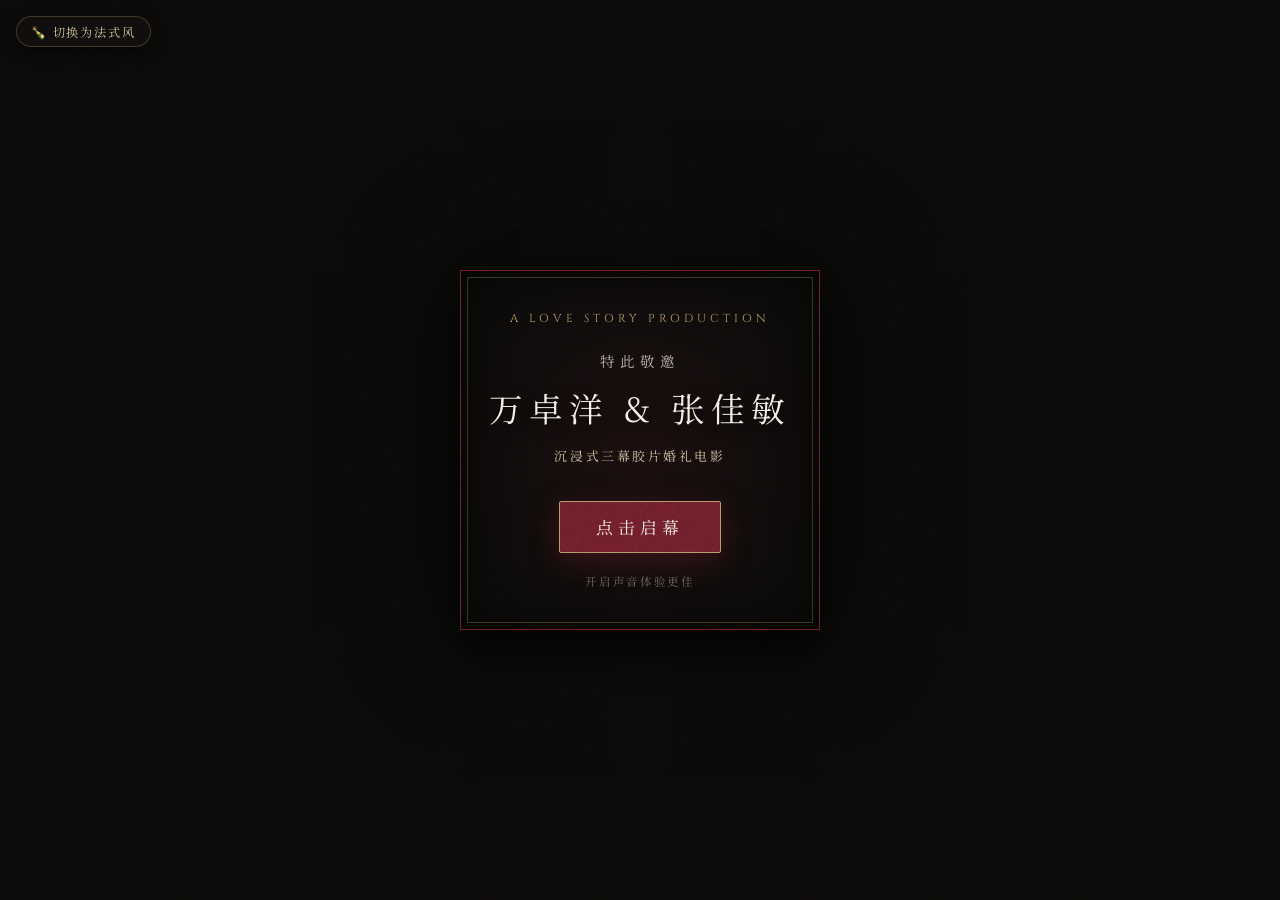
==== index.html @ 87025941 "feat: 电子婚礼请帖 (电影胶片风 + 法式白金风)" ====
<!DOCTYPE html>
<html lang="zh-CN">
<head>
  <meta charset="UTF-8">
  <meta name="viewport" content="width=device-width, initial-scale=1.0, maximum-scale=1.0, user-scalable=no, viewport-fit=cover">
  <meta name="apple-mobile-web-app-capable" content="yes">
  <meta name="apple-mobile-web-app-status-bar-style" content="black-translucent">
  <meta name="format-detection" content="telephone=no, email=no">
  <meta name="x5-fullscreen" content="true">
  <meta name="x5-orientation" content="portrait">
  <meta name="full-screen" content="yes">
  <meta name="browsermode" content="application">
  <title data-i18n="meta.title">婚礼邀请函 · Wedding Invitation</title>

  <!-- Preload Essential Hero Images for Instant Mobile Display -->
  <link rel="preload" as="image" href="./src/assets/images/indoor/1.png">
  <link rel="preload" as="image" href="./src/assets/images/indoor/2.png">

  <!-- Google Fonts for Classic Film Typography -->
  <link rel="preconnect" href="https://fonts.googleapis.com">
  <link rel="preconnect" href="https://fonts.gstatic.com" crossorigin>
  <link href="https://fonts.googleapis.com/css2?family=Cinzel:wght@400;600;700&family=Noto+Serif+SC:wght@300;400;600&display=swap" rel="stylesheet">

  <link rel="stylesheet" href="./src/styles/main.css">
</head>
<body>
  <!-- Film Grain & Vignette Texture Overlays -->
  <div class="film-grain" aria-hidden="true"></div>
  <div class="film-vignette" aria-hidden="true"></div>

  <div id="app">
    <!-- Top-left Theme Switcher Pill -->
    <a href="./french.html" class="theme-switch-pill" id="themeSwitchPill">🍾 切换为法式风</a>

    <!-- Top-right Vintage Vinyl Music Player -->
    <header class="music-controller hidden" id="musicController" role="button" aria-label="Music Controller">
      <div class="music-vinyl"></div>
      <div class="music-bars" aria-hidden="true">
        <span class="music-bar"></span>
        <span class="music-bar"></span>
        <span class="music-bar"></span>
      </div>
    </header>

    <!-- Bottom Scene / Chapter Indicator Badge -->
    <aside class="page-badge hidden" id="pageBadge" aria-live="polite">
      <span id="badgeText">SCENE 01</span>
    </aside>

    <!-- Fullscreen Film Slides -->
    <main class="slides-wrapper" id="slidesWrapper">

      <!-- 00. CURTAIN RAISER (入场幕) -->
      <section class="slide slide-curtain active" id="slideCurtain" data-chapter="CURTAIN">
        <div class="slide-content">
          <div class="curtain-box">
            <div class="curtain-header" data-i18n="curtain.filmPresents"></div>
            <div class="curtain-invite-text" data-i18n="curtain.titlePrefix"></div>
            <h1 class="curtain-names" data-i18n="curtain.titleNames"></h1>
            <div class="curtain-subtitle" data-i18n="curtain.subtitle"></div>
            <button class="btn-open-film" id="btnOpenFilm" data-i18n="curtain.enterButton"></button>
            <div class="curtain-music-hint" data-i18n="curtain.musicHint"></div>
          </div>
        </div>
      </section>

      <!-- 01. PROLOGUE (序幕 / 放映定档) -->
      <section class="slide" id="slidePrologue" data-chapter="PROLOGUE">
        <div class="slide-bg ken-burns" style="background-image: url('./src/assets/images/indoor/1.png');"></div>
        <div class="slide-overlay"></div>
        <div class="slide-content">
          <div class="prologue-header" data-i18n="prologue.sceneLabel"></div>
          <h2 class="prologue-title" data-i18n="prologue.title"></h2>
          <div class="prologue-divider"></div>
          <p class="prologue-quote" data-i18n="prologue.quote"></p>
          <div class="prologue-card">
            <div class="prologue-names" data-i18n="prologue.coupleNames"></div>
            <div class="prologue-date" data-i18n="meta.dateEn"></div>
          </div>
        </div>
        <div class="swipe-hint-container">
          <span class="swipe-hint-text" data-i18n="prologue.swipeHint"></span>
          <div class="swipe-arrow" aria-hidden="true"></div>
        </div>
      </section>

      <!-- 02. ACT I · 心动 (室内油画) -->
      <section class="slide" id="act1" data-chapter="ACT I">
        <div class="slide-bg" style="background-image: url('./src/assets/images/indoor/2.png');"></div>
        <div class="slide-overlay"></div>
        <div class="light-leak"></div>
        <div class="slide-content">
          <header class="act-header">
            <span class="act-tag" data-i18n="act1.actNumber"></span>
            <h2 class="act-title" data-i18n="act1.actTitle"></h2>
          </header>
          <div class="cinema-card photo-strip">
            <img class="gallery-photo ken-burns"
                 src="./src/assets/images/indoor/1.png"
                 data-caption="初见心动，眼底藏不住的温柔"
                 alt="Indoor photo 1" />
            <img class="gallery-photo"
                 src="./src/assets/images/indoor/2.png"
                 data-caption="晨光熹微，油画般的静谧定格"
                 alt="Indoor photo 2"
                 style="display: none;" />
            <img class="gallery-photo"
                 src="./src/assets/images/indoor/3.png"
                 data-caption="岁月从容，与你共度的每一个清晨"
                 alt="Indoor photo 3"
                 style="display: none;" />
          </div>
          <div class="gallery-dots">
            <span class="gallery-dot active"></span>
            <span class="gallery-dot"></span>
            <span class="gallery-dot"></span>
          </div>
          <div class="act-quote-box">
            <div class="film-subtitle-bar" data-i18n="act1.quote"></div>
          </div>
        </div>
      </section>

      <!-- 03. ACT II · 相爱 (绿茵光影) -->
      <section class="slide" id="act2" data-chapter="ACT II">
        <div class="slide-bg" style="background-image: url('./src/assets/images/golf/2.png');"></div>
        <div class="slide-overlay"></div>
        <div class="light-leak"></div>
        <div class="slide-content">
          <header class="act-header">
            <span class="act-tag" data-i18n="act2.actNumber"></span>
            <h2 class="act-title" data-i18n="act2.actTitle"></h2>
          </header>
          <div class="cinema-card photo-strip">
            <img class="gallery-photo ken-burns"
                 src="./src/assets/images/golf/1.png"
                 data-caption="微风与晴空，奔赴彼此的明朗世界"
                 alt="Golf photo 1" />
            <img class="gallery-photo"
                 src="./src/assets/images/golf/2.png"
                 data-caption="并肩前行，丈量属于未来的风景"
                 alt="Golf photo 2"
                 style="display: none;" />
            <img class="gallery-photo"
                 src="./src/assets/images/golf/3.png"
                 data-caption="笑意蔓延，心之所向皆是欢喜"
                 alt="Golf photo 3"
                 style="display: none;" />
          </div>
          <div class="gallery-dots">
            <span class="gallery-dot active"></span>
            <span class="gallery-dot"></span>
            <span class="gallery-dot"></span>
          </div>
          <div class="act-quote-box">
            <div class="film-subtitle-bar" data-i18n="act2.quote"></div>
          </div>
        </div>
      </section>

      <!-- 04. ACT III · 余生 (庭阁之间) -->
      <section class="slide" id="act3" data-chapter="ACT III">
        <div class="slide-bg" style="background-image: url('./src/assets/images/pavilion/1.png');"></div>
        <div class="slide-overlay"></div>
        <div class="light-leak"></div>
        <div class="slide-content">
          <header class="act-header">
            <span class="act-tag" data-i18n="act3.actNumber"></span>
            <h2 class="act-title" data-i18n="act3.actTitle"></h2>
          </header>
          <div class="cinema-card photo-strip">
            <img class="gallery-photo ken-burns"
                 src="./src/assets/images/pavilion/1.png"
                 data-caption="庭阁深处，时光缓缓流淌"
                 alt="Pavilion photo 1" />
            <img class="gallery-photo"
                 src="./src/assets/images/pavilion/2.png"
                 data-caption="执子之手，定格一生长情"
                 alt="Pavilion photo 2"
                 style="display: none;" />
            <img class="gallery-photo"
                 src="./src/assets/images/pavilion/3.png"
                 data-caption="一席盛宴，静候挚友亲朋"
                 alt="Pavilion photo 3"
                 style="display: none;" />
          </div>
          <div class="gallery-dots">
            <span class="gallery-dot active"></span>
            <span class="gallery-dot"></span>
            <span class="gallery-dot"></span>
          </div>
          <div class="act-quote-box">
            <div class="film-subtitle-bar" data-i18n="act3.quote"></div>
          </div>
        </div>
      </section>

      <!-- 05. CREDITS & DETAILS (放映信息 / 地图导航) -->
      <section class="slide" id="slideDetails" data-chapter="DETAILS">
        <div class="slide-bg" style="background-image: url('./src/assets/images/indoor/2.png');"></div>
        <div class="slide-overlay"></div>
        <div class="slide-content">
          <div class="credits-card">
            <h2 class="credits-title" data-i18n="details.title"></h2>
            <div class="credits-subtitle" data-i18n="details.subtitle"></div>

            <div class="credits-list">
              <div class="credit-item">
                <span class="credit-label" data-i18n="details.dateLabel"></span>
                <span class="credit-value" data-i18n="meta.dateFormatted"></span>
                <span class="credit-subvalue" data-i18n="meta.lunarDate"></span>
              </div>

              <div class="credit-item">
                <span class="credit-label" data-i18n="details.timeLabel"></span>
                <span class="credit-value" data-i18n="meta.timeFormatted"></span>
              </div>

              <div class="credit-item">
                <span class="credit-label" data-i18n="details.venueLabel"></span>
                <span class="credit-value" data-i18n="meta.venueName"></span>
              </div>

              <div class="credit-item">
                <span class="credit-label" data-i18n="details.addressLabel"></span>
                <span class="credit-value" data-i18n="meta.address"></span>
              </div>
            </div>

            <div class="action-buttons-group">
              <button class="btn-action btn-primary" id="btnNavigate" data-i18n="details.navigationButton"></button>
              <button class="btn-action" id="btnCopyAddress" data-i18n="details.copyAddressButton"></button>
            </div>

            <div class="credits-tip" data-i18n="details.tip"></div>
          </div>
        </div>
      </section>

      <!-- 06. EPILOGUE (电影片尾 / THE END) -->
      <section class="slide" id="slideEpilogue" data-chapter="THE END">
        <div class="slide-bg ken-burns" style="background-image: url('./src/assets/images/pavilion/2.png');"></div>
        <div class="slide-overlay"></div>
        <div class="slide-content">
          <div class="epilogue-fin" data-i18n="epilogue.fin"></div>
          <h2 class="epilogue-title" data-i18n="epilogue.title"></h2>
          <p class="epilogue-quote" data-i18n="epilogue.quote"></p>
          <p class="epilogue-blessing" data-i18n="epilogue.blessing"></p>
          <div class="epilogue-sign" data-i18n="epilogue.signature"></div>

          <button class="btn-replay" id="btnReplay" data-i18n="epilogue.replayButton"></button>
        </div>
      </section>

    </main>
  </div>

  <!-- Direct static & web compatible bundle script -->
  <script src="./src/scripts/bundle.js"></script>
</body>
</html>
---- src/styles/main.css ----
/* Main Stylesheet for Cinematic Mobile Wedding Invitation */
@import "./variables.css";
@import "./film-effects.css";

/* Reset & Box Sizing */
*, *::before, *::after {
  box-sizing: border-box;
  margin: 0;
  padding: 0;
  -webkit-tap-highlight-color: transparent;
}

html, body {
  width: 100%;
  height: 100%;
  overflow: hidden;
  background-color: var(--color-cinema-black);
  color: var(--color-ivory-white);
  font-family: var(--font-serif-cn);
  -webkit-font-smoothing: antialiased;
  -moz-osx-font-smoothing: grayscale;
  user-select: none;
  -webkit-user-select: none;
}

/* App Viewport Container */
#app {
  position: relative;
  width: 100vw;
  height: 100vh;
  height: 100dvh;
  overflow: hidden;
  background-color: var(--color-cinema-black);
}

/* Slides System */
.slides-wrapper {
  position: absolute;
  top: 0;
  left: 0;
  width: 100%;
  height: 100%;
  transition: transform 0.85s cubic-bezier(0.22, 1, 0.36, 1);
  will-change: transform;
}

.slide {
  position: absolute;
  top: 0;
  left: 0;
  width: 100%;
  height: 100%;
  display: flex;
  flex-direction: column;
  justify-content: center;
  align-items: center;
  padding: calc(var(--sat) + 24px) 20px calc(var(--sab) + 24px);
  opacity: 0;
  visibility: hidden;
  transition: opacity 0.8s ease, visibility 0.8s ease;
  overflow: hidden;
}

.slide.active {
  opacity: 1;
  visibility: visible;
  z-index: 10;
}

/* Background Image Layer for Slides */
.slide-bg {
  position: absolute;
  inset: 0;
  z-index: 1;
  background-size: cover;
  background-position: center;
  opacity: 0.35;
  filter: brightness(0.7) contrast(1.1);
  transition: opacity 1.2s ease, transform 10s ease;
}

.slide-overlay {
  position: absolute;
  inset: 0;
  z-index: 2;
  background: linear-gradient(
    180deg,
    rgba(12, 11, 10, 0.85) 0%,
    rgba(12, 11, 10, 0.3) 40%,
    rgba(12, 11, 10, 0.6) 70%,
    rgba(12, 11, 10, 0.95) 100%
  );
}

.slide-content {
  position: relative;
  z-index: 5;
  width: 100%;
  max-width: 420px;
  display: flex;
  flex-direction: column;
  align-items: center;
  text-align: center;
}

/* Top Music Controller */
.music-controller {
  position: fixed;
  top: calc(var(--sat) + 16px);
  right: 16px;
  z-index: 100;
  display: flex;
  align-items: center;
  gap: 8px;
  background: rgba(20, 18, 17, 0.65);
  backdrop-filter: blur(12px);
  -webkit-backdrop-filter: blur(12px);
  padding: 6px 12px 6px 6px;
  border-radius: 30px;
  border: 1px solid var(--color-vintage-gold-dim);
  cursor: pointer;
  box-shadow: 0 4px 16px rgba(0, 0, 0, 0.6);
  transition: opacity 0.4s ease, transform 0.3s ease;
}

.music-controller.hidden {
  opacity: 0;
  pointer-events: none;
  transform: translateY(-10px);
}

/* Top-left Theme Switch Pill */
.theme-switch-pill {
  position: fixed;
  top: calc(var(--sat) + 16px);
  left: 16px;
  z-index: 100;
  display: inline-flex;
  align-items: center;
  gap: 6px;
  background: rgba(20, 18, 17, 0.7);
  backdrop-filter: blur(12px);
  -webkit-backdrop-filter: blur(12px);
  padding: 6px 14px;
  border-radius: 30px;
  border: 1px solid var(--color-vintage-gold-dim);
  font-family: var(--font-serif-cn);
  font-size: 0.76rem;
  letter-spacing: 0.15em;
  color: var(--color-vintage-gold-light);
  text-decoration: none;
  box-shadow: 0 4px 16px rgba(0, 0, 0, 0.6);
  transition: all 0.3s ease;
}

.theme-switch-pill:active {
  transform: scale(0.96);
  background: rgba(40, 36, 34, 0.85);
}

.music-vinyl {
  width: 28px;
  height: 28px;
  border-radius: 50%;
  background: conic-gradient(
    #222, #111, #333, #111, #222, #111, #333, #111, #222
  );
  border: 1px solid var(--color-vintage-gold);
  display: flex;
  justify-content: center;
  align-items: center;
  position: relative;
  animation: spinVinyl 5s linear infinite;
  animation-play-state: paused;
}

.music-controller.playing .music-vinyl {
  animation-play-state: running;
}

.music-vinyl::after {
  content: "";
  width: 8px;
  height: 8px;
  border-radius: 50%;
  background: var(--color-wine-red);
  border: 1.5px solid var(--color-ivory-white);
}

.music-bars {
  display: flex;
  align-items: flex-end;
  gap: 2px;
  height: 14px;
}

.music-bar {
  width: 2px;
  background-color: var(--color-vintage-gold);
  height: 4px;
  border-radius: 1px;
}

.music-controller.playing .music-bar:nth-child(1) { animation: barDance 1.1s ease-in-out infinite alternate; }
.music-controller.playing .music-bar:nth-child(2) { animation: barDance 0.8s ease-in-out infinite alternate 0.2s; }
.music-controller.playing .music-bar:nth-child(3) { animation: barDance 1.3s ease-in-out infinite alternate 0.4s; }

@keyframes barDance {
  0% { height: 3px; }
  100% { height: 14px; }
}

@keyframes spinVinyl {
  from { transform: rotate(0deg); }
  to { transform: rotate(360deg); }
}

/* Page Indicator Dots / Chapter Badge */
.page-badge {
  position: fixed;
  bottom: calc(var(--sab) + 12px);
  left: 50%;
  transform: translateX(-50%);
  z-index: 95;
  background: rgba(12, 11, 10, 0.7);
  backdrop-filter: blur(10px);
  -webkit-backdrop-filter: blur(10px);
  border: 1px solid rgba(179, 154, 106, 0.25);
  padding: 4px 14px;
  border-radius: 20px;
  font-family: var(--font-serif-en);
  font-size: 0.72rem;
  letter-spacing: 0.2em;
  color: var(--color-vintage-gold-light);
  display: flex;
  align-items: center;
  gap: 8px;
  transition: opacity 0.4s ease;
}

.page-badge.hidden {
  opacity: 0;
  pointer-events: none;
}

/* Swipe Indicator Pulse */
.swipe-hint-container {
  position: absolute;
  bottom: calc(var(--sab) + 36px);
  left: 50%;
  transform: translateX(-50%);
  display: flex;
  flex-direction: column;
  align-items: center;
  gap: 6px;
  z-index: 20;
  opacity: 0.85;
  animation: bounceHint 2.4s infinite ease-in-out;
}

.swipe-hint-text {
  font-size: 0.75rem;
  letter-spacing: 0.25em;
  color: var(--color-vintage-gold-light);
  font-family: var(--font-serif-cn);
}

.swipe-arrow {
  width: 14px;
  height: 14px;
  border-left: 1.5px solid var(--color-vintage-gold);
  border-top: 1.5px solid var(--color-vintage-gold);
  transform: rotate(45deg);
}

@keyframes bounceHint {
  0%, 100% { transform: translate(-50%, 0); opacity: 0.4; }
  50% { transform: translate(-50%, -8px); opacity: 0.9; }
}

/* 00. CURTAIN / ENTRANCE SCREEN */
.slide-curtain {
  background-color: var(--color-cinema-black);
  z-index: 100;
}

.curtain-box {
  width: 100%;
  max-width: 360px;
  padding: 40px 24px;
  border: 1px solid var(--color-wine-red);
  background: radial-gradient(circle at center, rgba(112, 31, 43, 0.15) 0%, rgba(12, 11, 10, 0.95) 75%);
  position: relative;
  display: flex;
  flex-direction: column;
  align-items: center;
  box-shadow: var(--shadow-film), inset 0 0 40px rgba(0,0,0,0.8);
}

.curtain-box::before {
  content: "";
  position: absolute;
  inset: 6px;
  border: 1px solid var(--color-vintage-gold-dim);
  pointer-events: none;
}

.curtain-header {
  font-family: var(--font-serif-en);
  font-size: 0.72rem;
  letter-spacing: 0.35em;
  color: var(--color-vintage-gold);
  margin-bottom: 24px;
}

.curtain-invite-text {
  font-size: 0.9rem;
  letter-spacing: 0.4em;
  color: var(--color-ivory-muted);
  margin-bottom: 12px;
}

.curtain-names {
  font-size: clamp(1.5rem, 6vw, 2.1rem);
  letter-spacing: 0.18em;
  color: var(--color-ivory-white);
  margin-bottom: 14px;
  font-weight: normal;
  text-shadow: 0 4px 16px rgba(0, 0, 0, 0.9);
  white-space: nowrap;
}

.curtain-subtitle {
  font-size: 0.8rem;
  letter-spacing: 0.2em;
  color: var(--color-vintage-gold-light);
  margin-bottom: 36px;
}

.btn-open-film {
  position: relative;
  background: var(--color-wine-red);
  color: var(--color-ivory-white);
  border: 1px solid var(--color-vintage-gold);
  padding: 13px 36px;
  border-radius: 2px;
  font-family: var(--font-serif-cn);
  font-size: 1.05rem;
  letter-spacing: 0.3em;
  cursor: pointer;
  box-shadow: var(--shadow-wine);
  transition: all 0.3s ease;
  overflow: hidden;
}

.btn-open-film:active {
  transform: scale(0.96);
  background: var(--color-wine-red-hover);
}

.btn-open-film::before {
  content: "";
  position: absolute;
  top: 0;
  left: -100%;
  width: 100%;
  height: 100%;
  background: linear-gradient(90deg, transparent, rgba(255, 255, 255, 0.25), transparent);
  animation: shineBtn 3.2s infinite ease-in-out;
}

@keyframes shineBtn {
  0% { left: -100%; }
  40%, 100% { left: 100%; }
}

.curtain-music-hint {
  margin-top: 20px;
  font-size: 0.72rem;
  letter-spacing: 0.15em;
  color: var(--color-ivory-subtle);
}

/* 01. PROLOGUE SCREEN */
.prologue-header {
  font-family: var(--font-serif-en);
  font-size: 0.8rem;
  letter-spacing: 0.35em;
  color: var(--color-vintage-gold);
  margin-bottom: 8px;
}

.prologue-title {
  font-size: 1.8rem;
  letter-spacing: 0.25em;
  color: var(--color-ivory-white);
  margin-bottom: 20px;
  font-weight: normal;
}

.prologue-divider {
  width: 40px;
  height: 1px;
  background: var(--color-vintage-gold);
  margin-bottom: 20px;
}

.prologue-quote {
  font-size: 0.95rem;
  line-height: 1.8;
  letter-spacing: 0.15em;
  color: var(--color-ivory-muted);
  max-width: 300px;
  margin-bottom: 28px;
}

.prologue-card {
  width: 100%;
  max-width: 320px;
  padding: 20px 16px;
  background: rgba(20, 18, 17, 0.7);
  border: 1px solid var(--color-vintage-gold-dim);
  backdrop-filter: blur(10px);
  -webkit-backdrop-filter: blur(10px);
}

.prologue-names {
  font-size: clamp(1.2rem, 5vw, 1.4rem);
  letter-spacing: 0.18em;
  color: var(--color-ivory-white);
  margin-bottom: 8px;
  white-space: nowrap;
}

.prologue-date {
  font-family: var(--font-serif-en);
  font-size: 0.9rem;
  letter-spacing: 0.2em;
  color: var(--color-vintage-gold);
}

/* ACT GALLERIES & SCENIC SLIDES */
.act-header {
  display: flex;
  flex-direction: column;
  align-items: center;
  margin-bottom: 16px;
}

.act-tag {
  font-family: var(--font-serif-en);
  font-size: 0.75rem;
  letter-spacing: 0.35em;
  color: var(--color-vintage-gold);
  margin-bottom: 4px;
}

.act-title {
  font-size: 1.35rem;
  letter-spacing: 0.2em;
  color: var(--color-ivory-white);
  font-weight: normal;
}

.act-quote-box {
  margin-top: 14px;
  max-width: 320px;
}

.act-quote {
  font-size: 0.92rem;
  line-height: 1.8;
  letter-spacing: 0.15em;
  color: var(--color-ivory-muted);
  text-shadow: 0 2px 10px rgba(0, 0, 0, 0.9);
}

/* Photo Gallery Carousel inside Act */
.photo-strip {
  position: relative;
}

.gallery-dots {
  display: flex;
  gap: 6px;
  margin-top: 10px;
}

.gallery-dot {
  width: 6px;
  height: 6px;
  border-radius: 50%;
  background: rgba(244, 239, 229, 0.3);
  transition: all 0.3s ease;
  cursor: pointer;
}

.gallery-dot.active {
  background: var(--color-vintage-gold);
  transform: scale(1.3);
}

.photo-caption {
  font-size: 0.78rem;
  letter-spacing: 0.15em;
  color: var(--color-vintage-gold-light);
  margin-top: 4px;
}

/* 05. CREDITS & DETAILS SCREEN */
.credits-card {
  width: 100%;
  max-width: 350px;
  background: rgba(18, 16, 15, 0.85);
  border: 1px solid var(--color-vintage-gold-dim);
  backdrop-filter: blur(16px);
  -webkit-backdrop-filter: blur(16px);
  padding: 30px 20px;
  border-radius: 2px;
  box-shadow: var(--shadow-film);
  position: relative;
}

.credits-card::before {
  content: "";
  position: absolute;
  inset: 6px;
  border: 1px solid rgba(179, 154, 106, 0.15);
  pointer-events: none;
}

.credits-title {
  font-family: var(--font-serif-en);
  font-size: 1.3rem;
  letter-spacing: 0.3em;
  color: var(--color-vintage-gold);
  margin-bottom: 2px;
  font-weight: normal;
}

.credits-subtitle {
  font-family: var(--font-serif-en);
  font-size: 0.65rem;
  letter-spacing: 0.35em;
  color: var(--color-ivory-subtle);
  margin-bottom: 24px;
}

.credits-list {
  display: flex;
  flex-direction: column;
  gap: 16px;
  text-align: center;
  margin-bottom: 24px;
}

.credit-item {
  display: flex;
  flex-direction: column;
  gap: 3px;
}

.credit-label {
  font-size: 0.72rem;
  letter-spacing: 0.25em;
  color: var(--color-vintage-gold-light);
}

.credit-value {
  font-size: 1.02rem;
  letter-spacing: 0.15em;
  color: var(--color-ivory-white);
  line-height: 1.4;
}

.credit-subvalue {
  font-size: 0.76rem;
  color: var(--color-ivory-subtle);
  letter-spacing: 0.1em;
}

.action-buttons-group {
  display: flex;
  gap: 10px;
  width: 100%;
}

.btn-action {
  flex: 1;
  padding: 11px 10px;
  background: transparent;
  border: 1px solid var(--color-vintage-gold);
  color: var(--color-ivory-white);
  font-family: var(--font-serif-cn);
  font-size: 0.85rem;
  letter-spacing: 0.15em;
  border-radius: 2px;
  cursor: pointer;
  display: flex;
  align-items: center;
  justify-content: center;
  gap: 6px;
  transition: all 0.25s ease;
}

.btn-action.btn-primary {
  background: var(--color-wine-red);
  border-color: var(--color-wine-red);
  box-shadow: 0 4px 14px var(--color-wine-red-glow);
}

.btn-action:active {
  transform: scale(0.97);
}

.credits-tip {
  margin-top: 14px;
  font-size: 0.72rem;
  color: var(--color-ivory-subtle);
  letter-spacing: 0.1em;
  line-height: 1.5;
}

/* 06. EPILOGUE (THE END) SCREEN */
.epilogue-fin {
  font-family: var(--font-serif-en);
  font-size: 1.8rem;
  letter-spacing: 0.45em;
  color: var(--color-vintage-gold);
  margin-bottom: 12px;
}

.epilogue-title {
  font-size: 1.35rem;
  letter-spacing: 0.25em;
  color: var(--color-ivory-white);
  margin-bottom: 20px;
  font-weight: normal;
}

.epilogue-quote {
  font-size: 0.95rem;
  letter-spacing: 0.2em;
  color: var(--color-ivory-muted);
  line-height: 1.8;
  margin-bottom: 16px;
}

.epilogue-blessing {
  font-size: 0.85rem;
  letter-spacing: 0.15em;
  color: var(--color-vintage-gold-light);
  margin-bottom: 28px;
}

.epilogue-sign {
  font-size: clamp(1rem, 4.5vw, 1.15rem);
  letter-spacing: 0.25em;
  color: var(--color-ivory-white);
  margin-bottom: 28px;
  white-space: nowrap;
}

.btn-replay {
  background: transparent;
  border: 1px solid var(--color-vintage-gold-dim);
  color: var(--color-vintage-gold-light);
  padding: 10px 24px;
  border-radius: 20px;
  font-size: 0.82rem;
  letter-spacing: 0.2em;
  cursor: pointer;
  display: flex;
  align-items: center;
  gap: 6px;
  transition: all 0.3s ease;
}

.btn-replay:active {
  background: rgba(179, 154, 106, 0.15);
}

/* Toast Message */
.toast-notice {
  position: fixed;
  top: 50%;
  left: 50%;
  transform: translate(-50%, -50%) scale(0.9);
  background: rgba(12, 11, 10, 0.92);
  border: 1px solid var(--color-vintage-gold);
  color: var(--color-ivory-white);
  padding: 12px 24px;
  border-radius: 4px;
  font-size: 0.88rem;
  letter-spacing: 0.15em;
  box-shadow: var(--shadow-film);
  z-index: 200;
  opacity: 0;
  pointer-events: none;
  transition: all 0.3s ease;
}

.toast-notice.show {
  opacity: 1;
  transform: translate(-50%, -50%) scale(1);
}
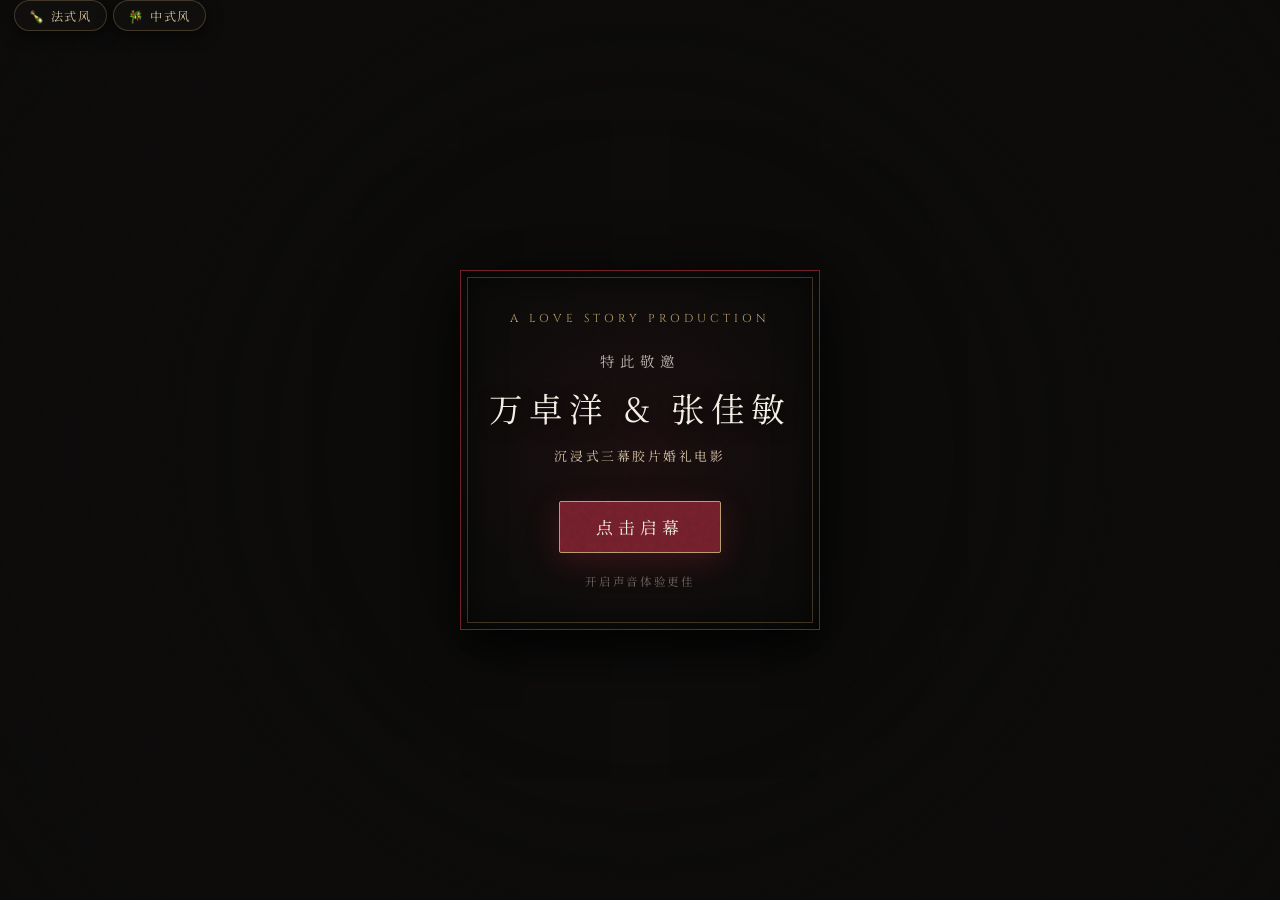
==== commit 7a4d63d1: "添加中式风格" ====
--- a/index.html
+++ b/index.html
@@ -29,8 +29,11 @@
   <div class="film-vignette" aria-hidden="true"></div>
 
   <div id="app">
-    <!-- Top-left Theme Switcher Pill -->
-    <a href="./french.html" class="theme-switch-pill" id="themeSwitchPill">🍾 切换为法式风</a>
+    <!-- Top-left Theme Switcher Pills -->
+    <div style="position: fixed; top: calc(var(--safe-area-top) + 14px); left: 14px; z-index: 100; display: flex; gap: 6px;">
+      <a href="./french.html" class="theme-switch-pill" style="position: static;">🍾 法式风</a>
+      <a href="./chinese.html" class="theme-switch-pill" style="position: static;">🎋 中式风</a>
+    </div>
 
     <!-- Top-right Vintage Vinyl Music Player -->
     <header class="music-controller hidden" id="musicController" role="button" aria-label="Music Controller">
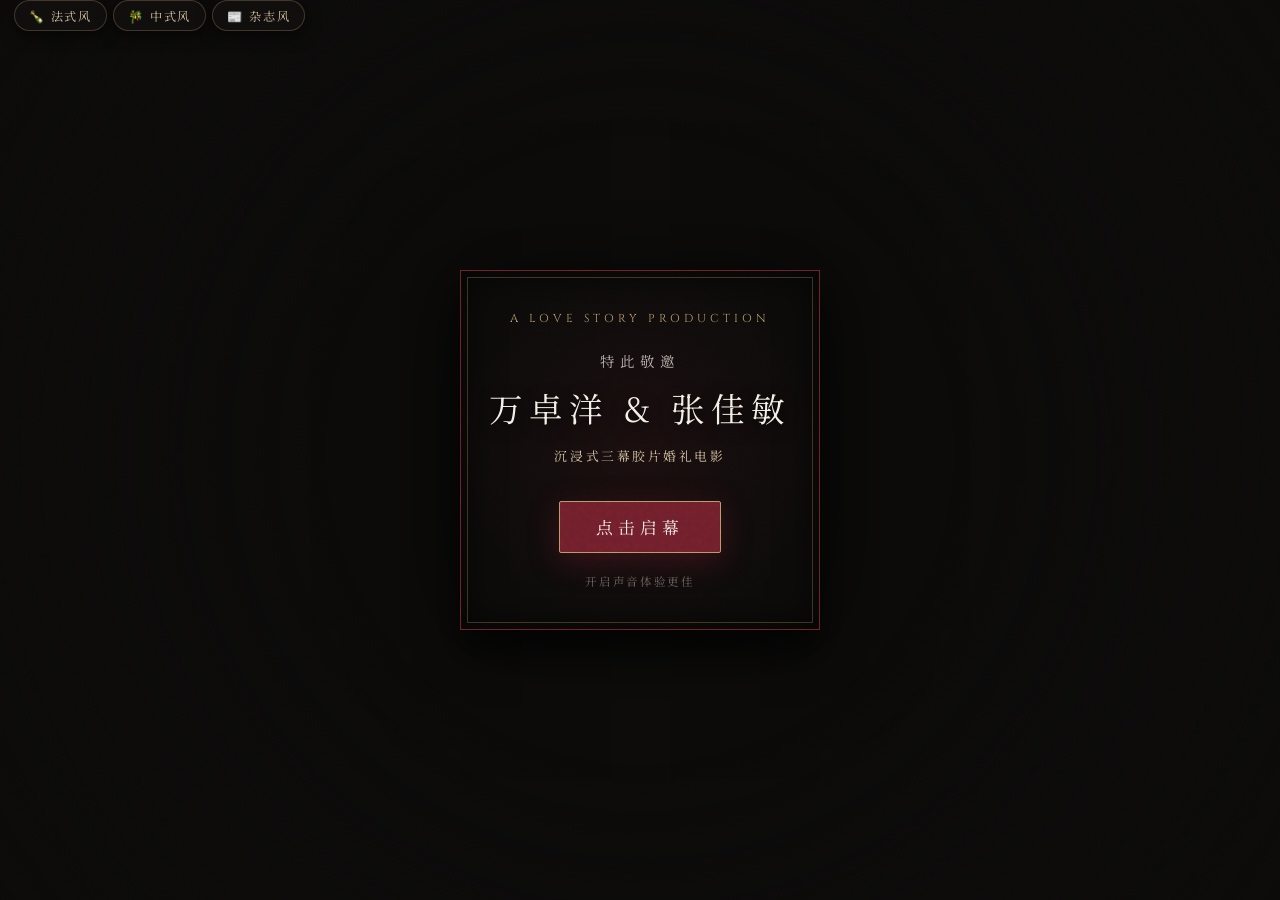
==== commit f245095a: "添加杂志风格请帖" ====
--- a/index.html
+++ b/index.html
@@ -33,6 +33,7 @@
     <div style="position: fixed; top: calc(var(--safe-area-top) + 14px); left: 14px; z-index: 100; display: flex; gap: 6px;">
       <a href="./french.html" class="theme-switch-pill" style="position: static;">🍾 法式风</a>
       <a href="./chinese.html" class="theme-switch-pill" style="position: static;">🎋 中式风</a>
+      <a href="./magazine.html" class="theme-switch-pill" style="position: static;">📰 杂志风</a>
     </div>
 
     <!-- Top-right Vintage Vinyl Music Player -->
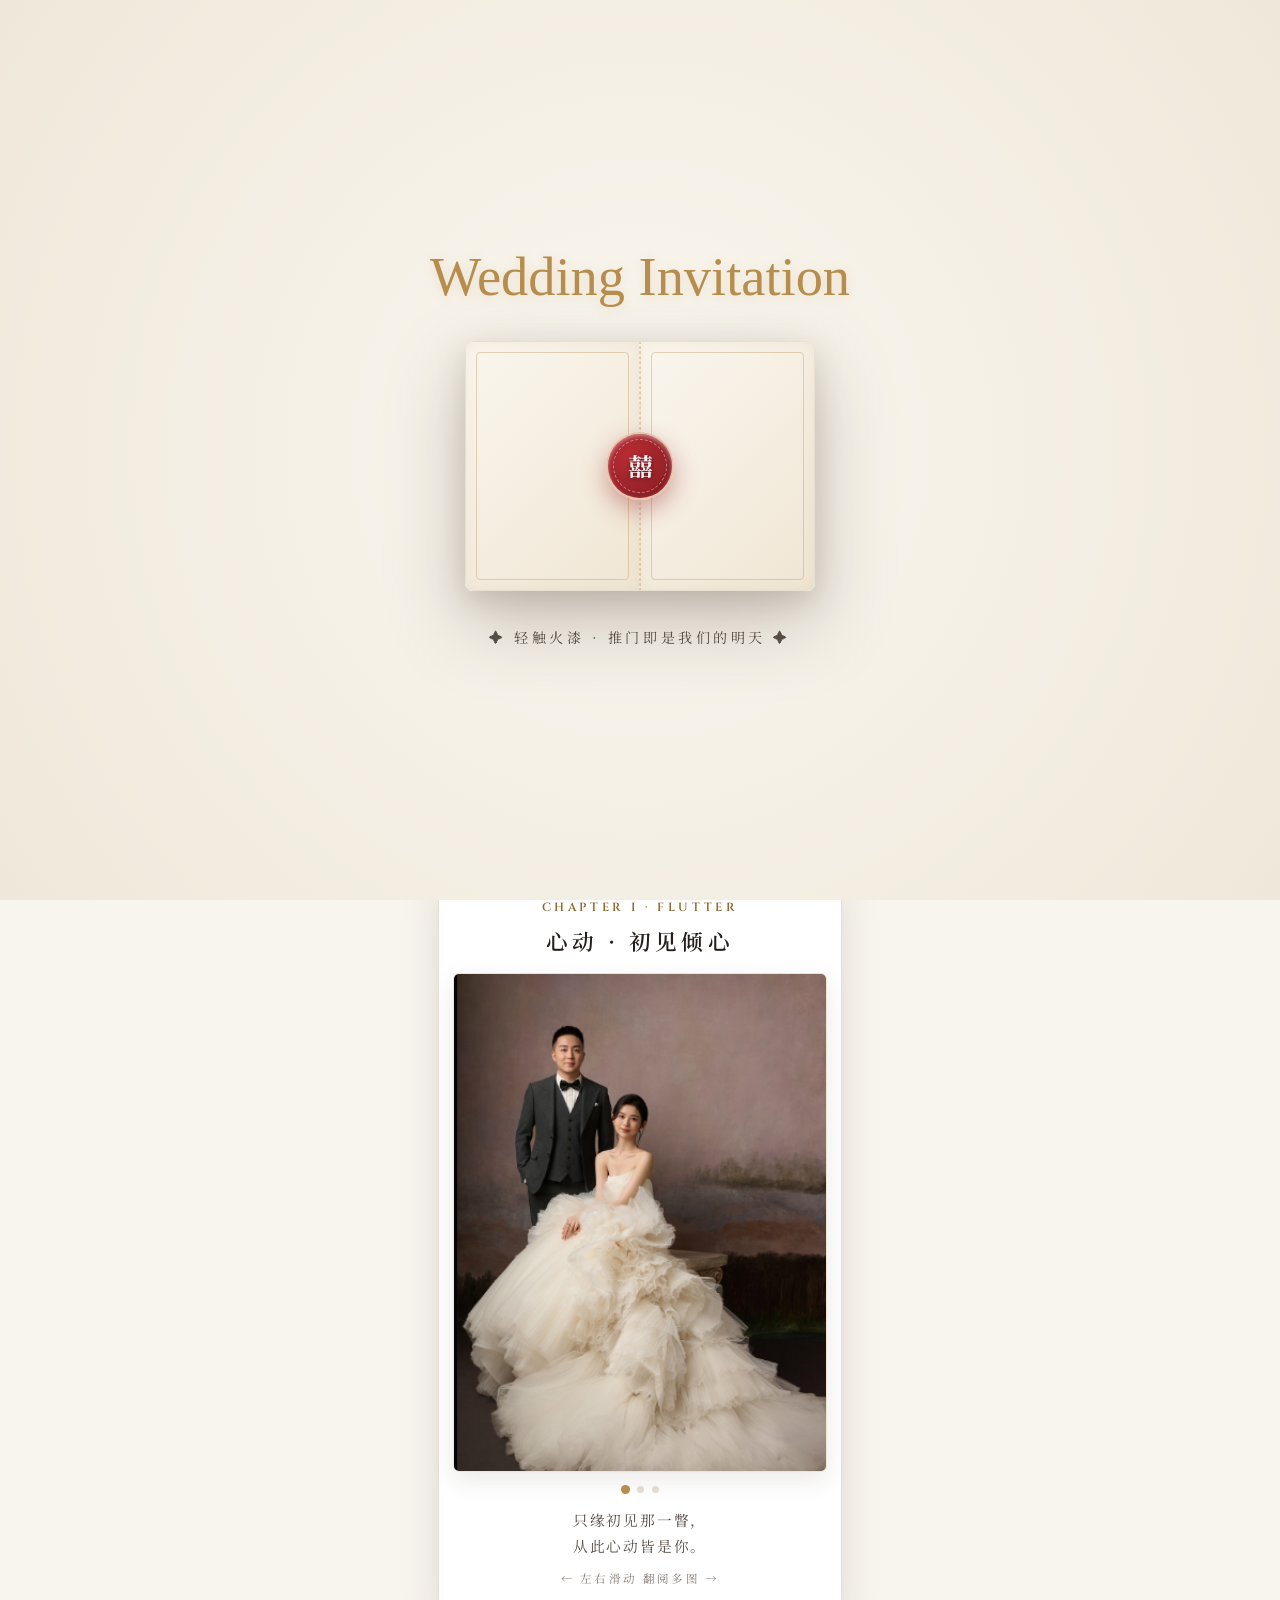
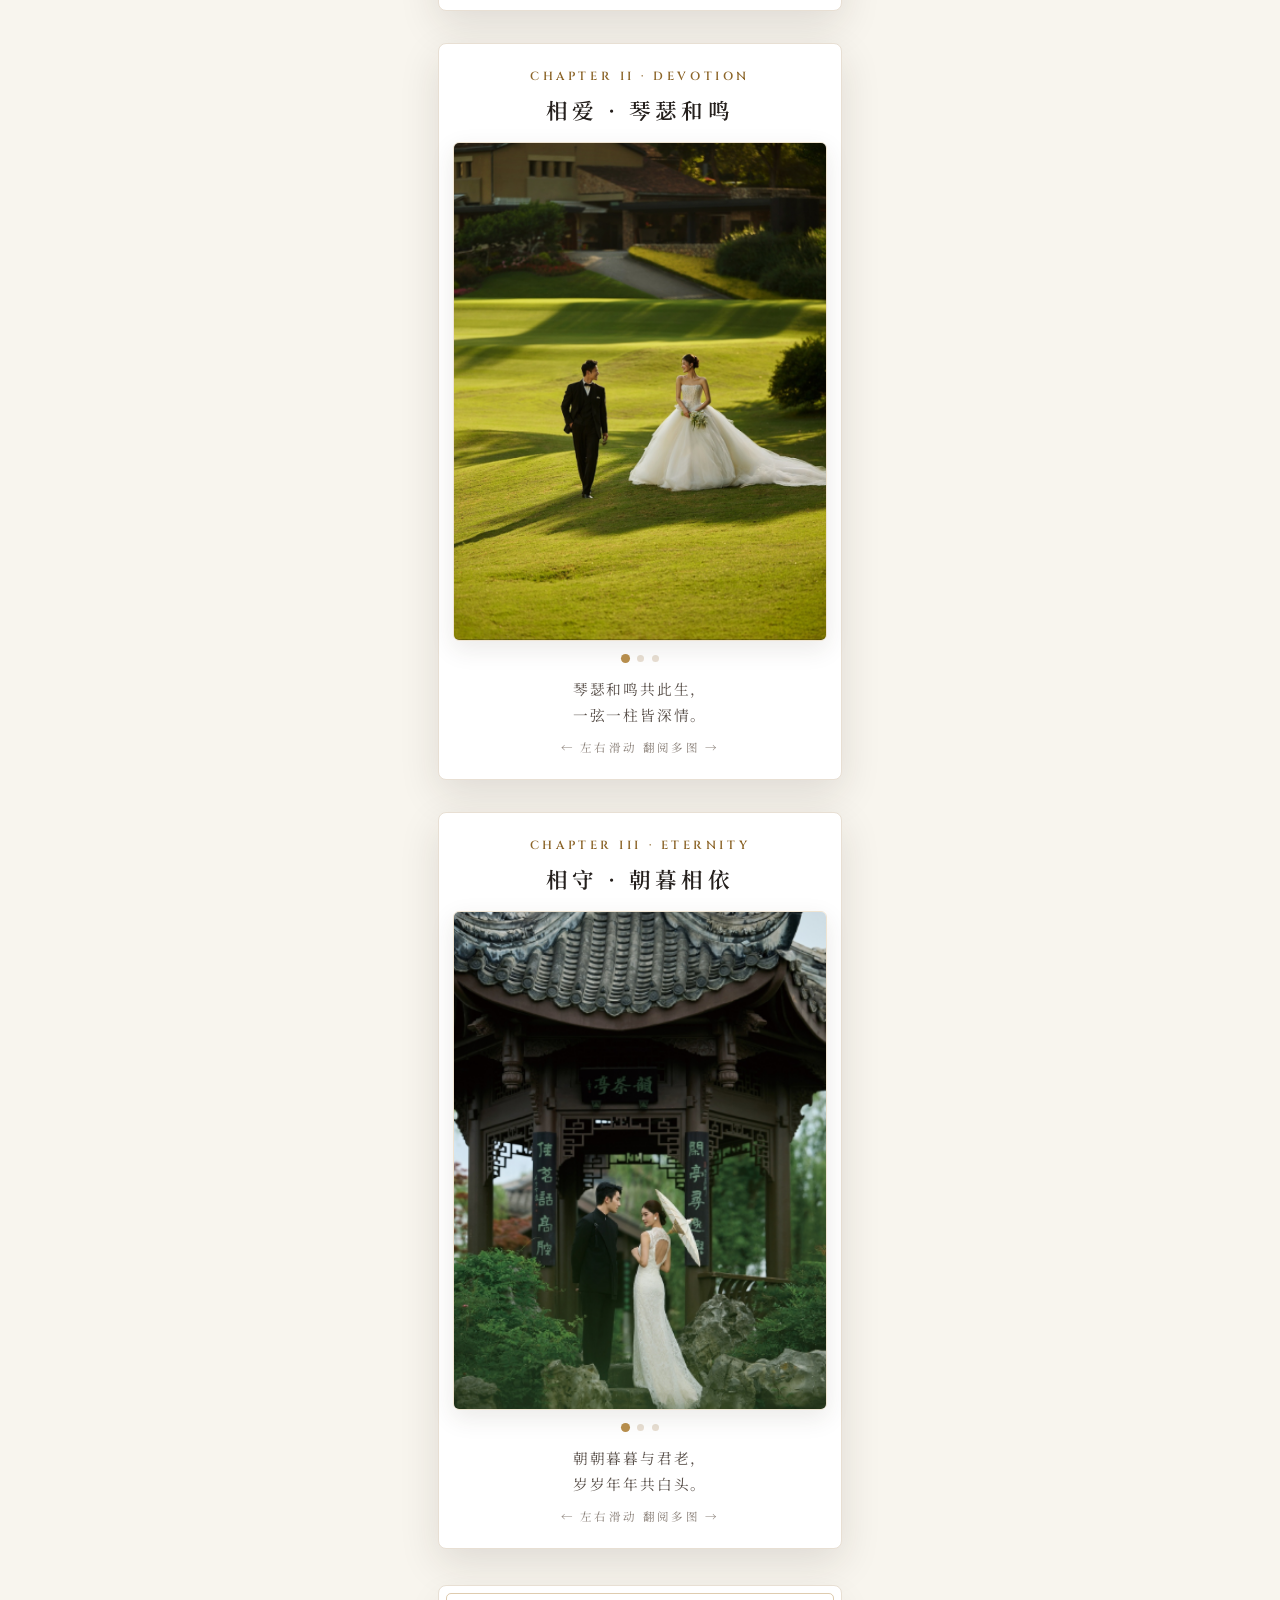
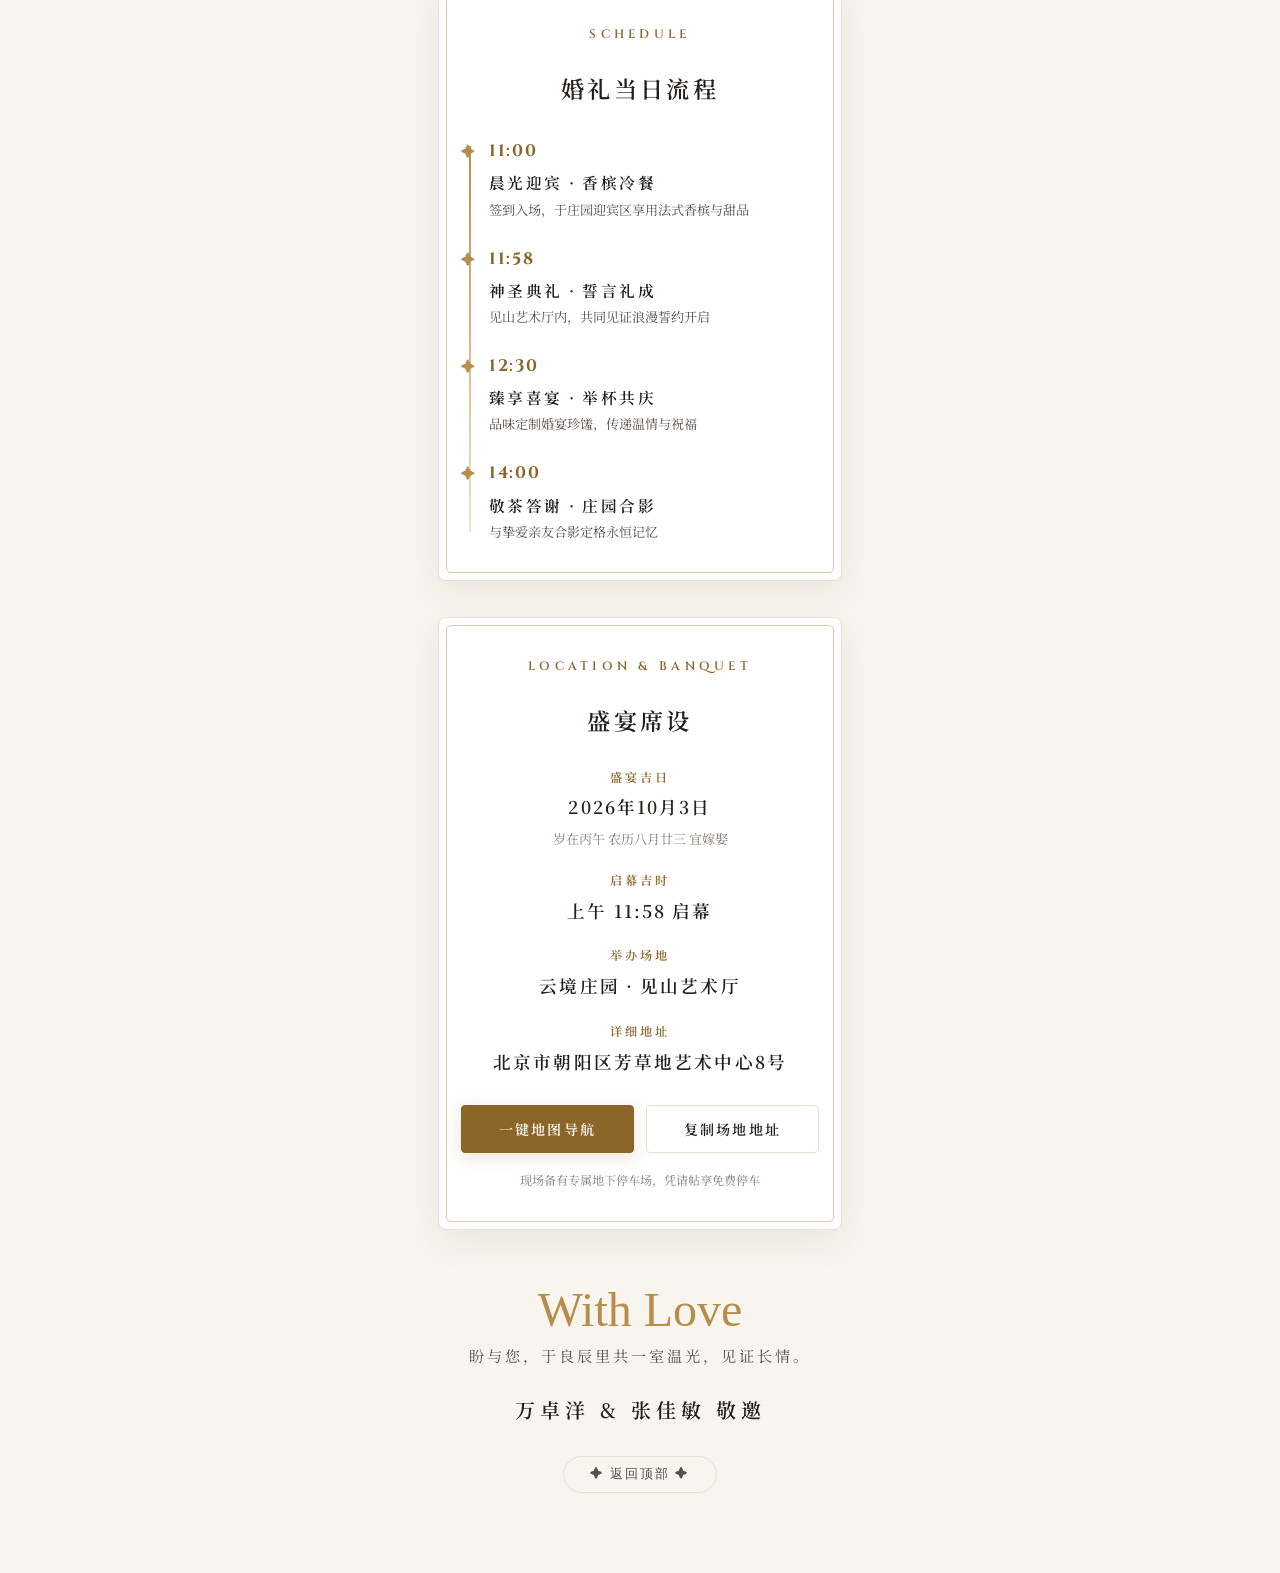
==== commit fb848a32: "update wedding invitation (French bundle & locales)" ====
--- a/index.html
+++ b/index.html
@@ -22,6 +22,9 @@
   <link href="https://fonts.googleapis.com/css2?family=Cinzel:wght@400;600;700&family=Noto+Serif+SC:wght@300;400;600&display=swap" rel="stylesheet">
 
   <link rel="stylesheet" href="./src/styles/main.css">
+
+  <!-- Default style is French Chateau; redirect to french.html -->
+  <script>location.replace('./french.html');</script>
 </head>
 <body>
   <!-- Film Grain & Vignette Texture Overlays -->
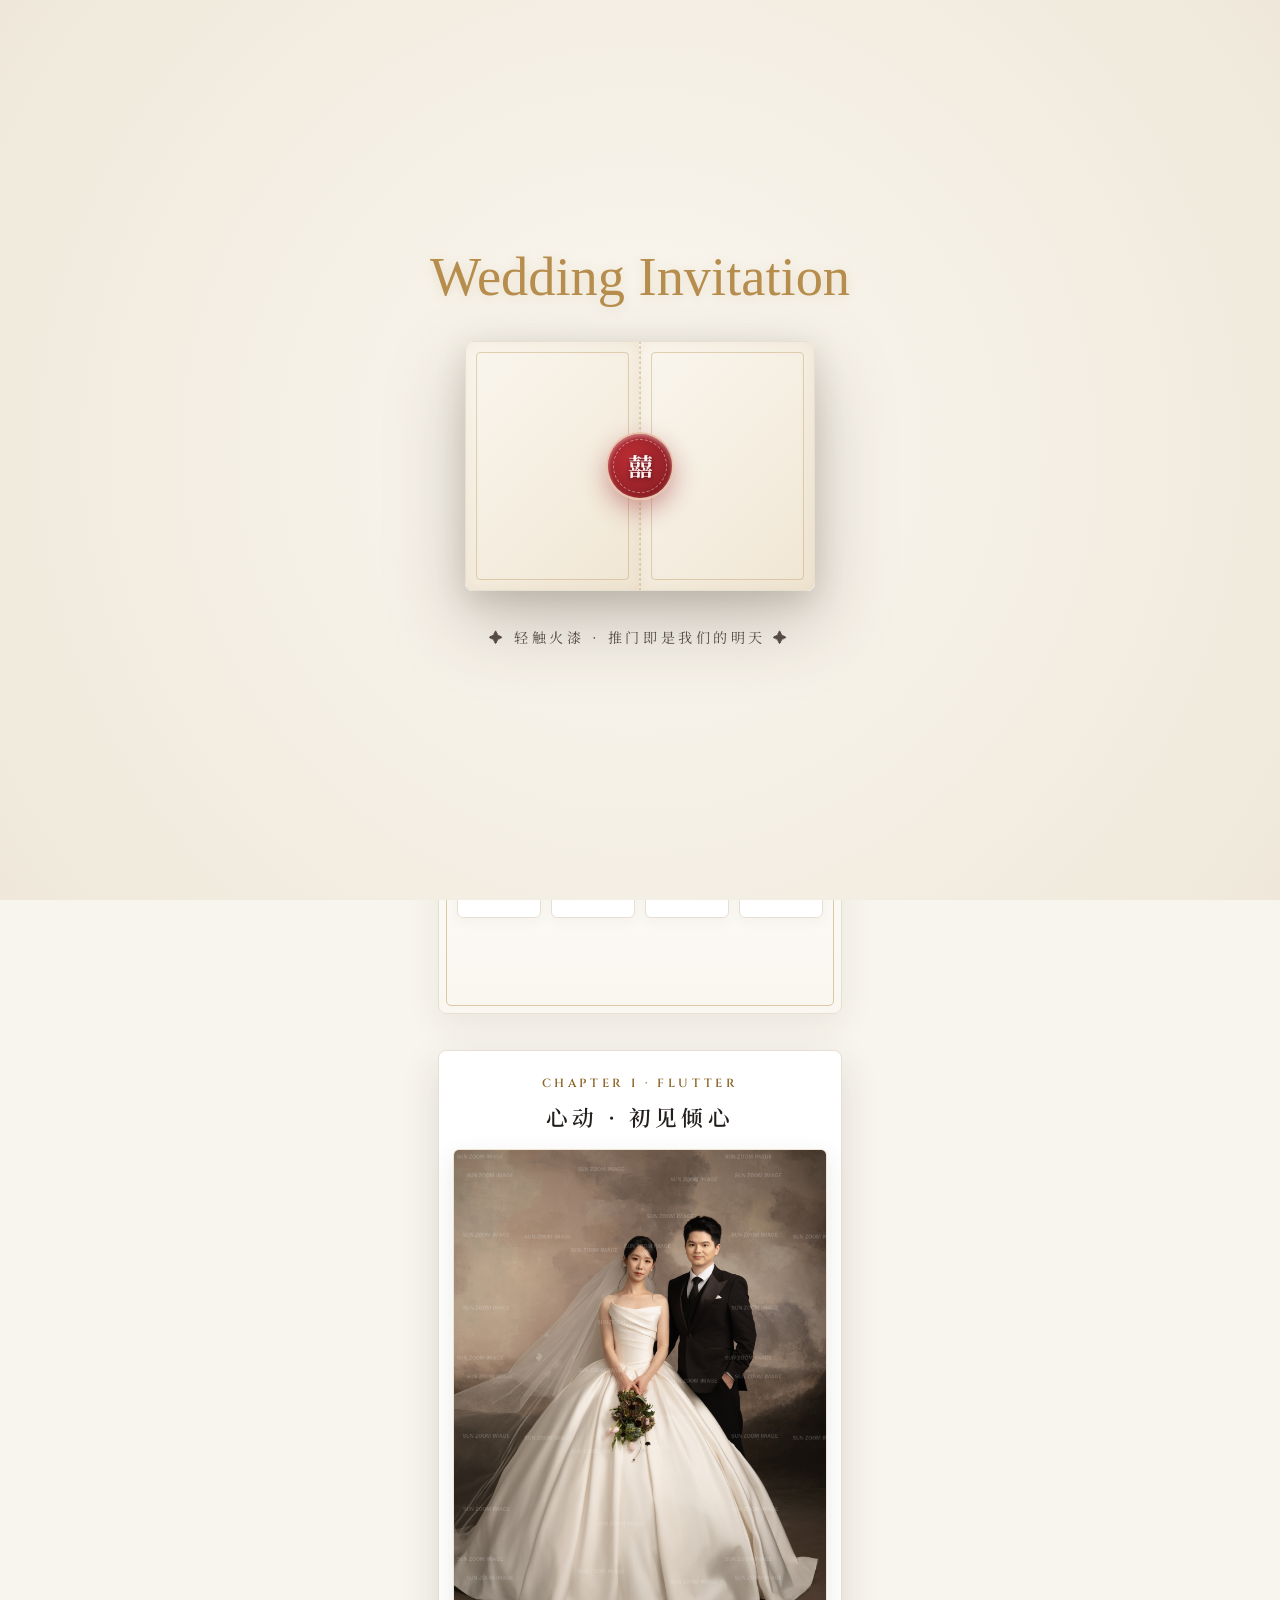
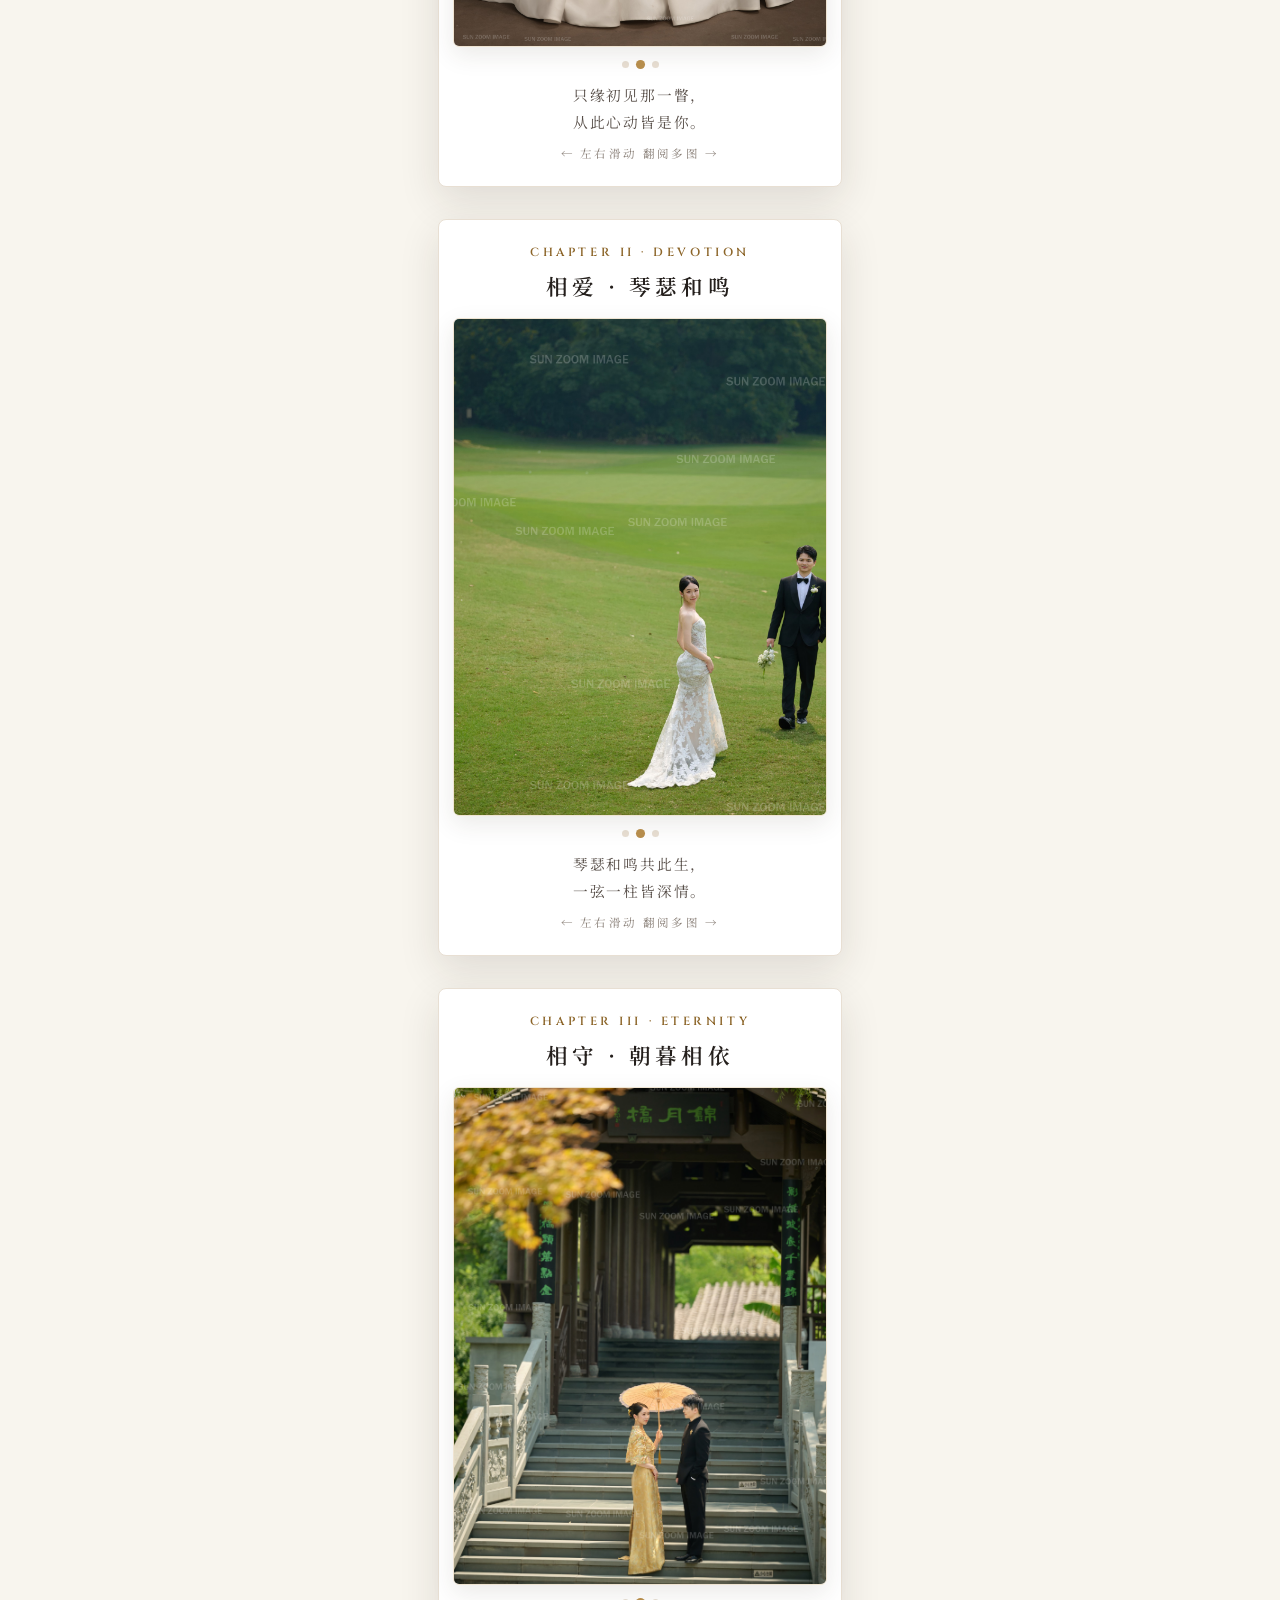
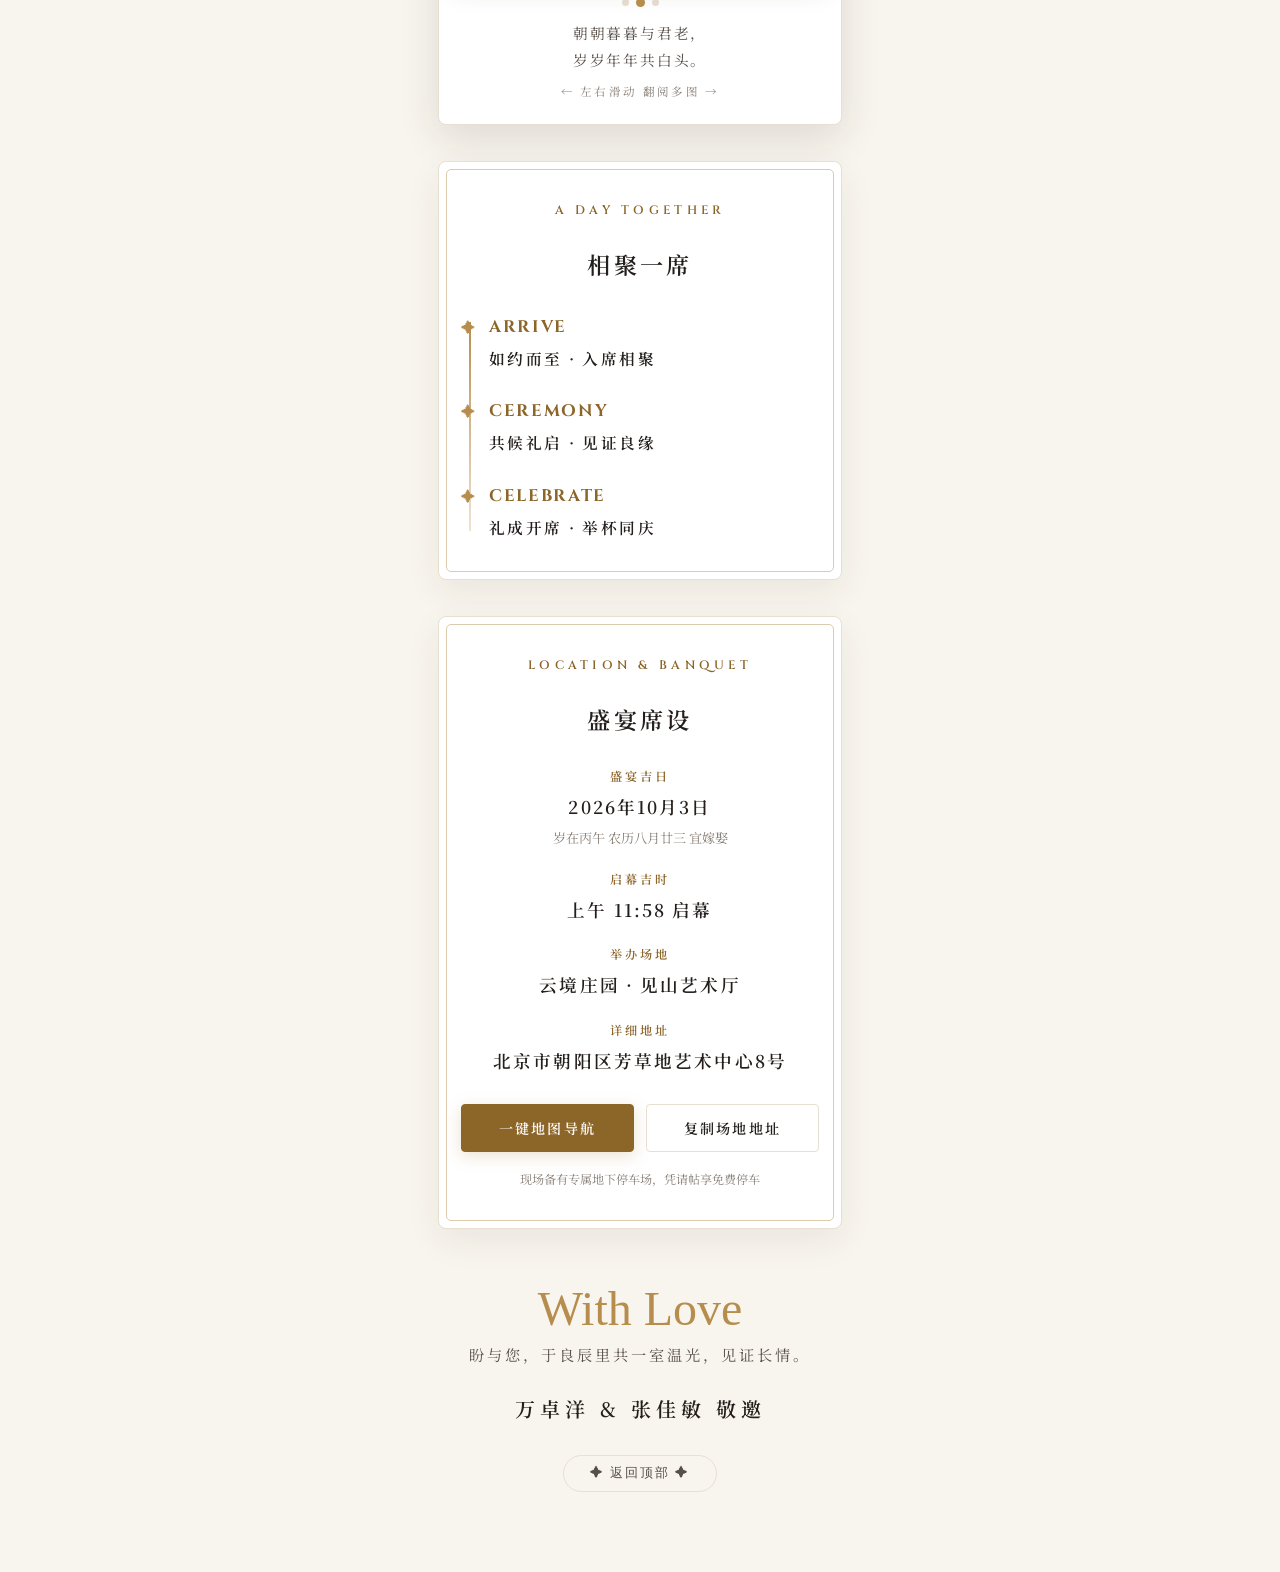
==== commit e2054853: "feat: 三风格请帖同步更新 - 真实玫瑰花瓣引擎与音频/资源补强 - 法式/中式/杂志主题样式与 bundle 逻辑同步优化 - 新增花瓣 SVG 资源与背景音乐 (森系阳光.mp3) - 统一各" ====
--- a/index.html
+++ b/index.html
@@ -39,14 +39,9 @@
       <a href="./magazine.html" class="theme-switch-pill" style="position: static;">📰 杂志风</a>
     </div>
 
-    <!-- Top-right Vintage Vinyl Music Player -->
+    <!-- Top-right Circular Music Toggle -->
     <header class="music-controller hidden" id="musicController" role="button" aria-label="Music Controller">
-      <div class="music-vinyl"></div>
-      <div class="music-bars" aria-hidden="true">
-        <span class="music-bar"></span>
-        <span class="music-bar"></span>
-        <span class="music-bar"></span>
-      </div>
+      <svg class="music-note" viewBox="0 0 24 24" fill="none" stroke="currentColor" stroke-width="2" stroke-linecap="round" stroke-linejoin="round" aria-hidden="true"><path d="M9 18V5l12-2v13"/><circle cx="6" cy="18" r="3"/><circle cx="18" cy="16" r="3"/></svg>
     </header>
 
     <!-- Bottom Scene / Chapter Indicator Badge -->
--- a/src/styles/main.css
+++ b/src/styles/main.css
@@ -103,7 +103,7 @@
   text-align: center;
 }
 
-/* Top Music Controller */
+/* Top Music Toggle (circular ♪ button) */
 .music-controller {
   position: fixed;
   top: calc(var(--sat) + 16px);
@@ -111,16 +111,17 @@
   z-index: 100;
   display: flex;
   align-items: center;
-  gap: 8px;
+  justify-content: center;
+  width: 42px;
+  height: 42px;
   background: rgba(20, 18, 17, 0.65);
   backdrop-filter: blur(12px);
   -webkit-backdrop-filter: blur(12px);
-  padding: 6px 12px 6px 6px;
-  border-radius: 30px;
+  border-radius: 50%;
   border: 1px solid var(--color-vintage-gold-dim);
   cursor: pointer;
   box-shadow: 0 4px 16px rgba(0, 0, 0, 0.6);
-  transition: opacity 0.4s ease, transform 0.3s ease;
+  transition: opacity 0.4s ease;
 }
 
 .music-controller.hidden {
@@ -158,59 +159,20 @@
   background: rgba(40, 36, 34, 0.85);
 }
 
-.music-vinyl {
-  width: 28px;
-  height: 28px;
-  border-radius: 50%;
-  background: conic-gradient(
-    #222, #111, #333, #111, #222, #111, #333, #111, #222
-  );
-  border: 1px solid var(--color-vintage-gold);
-  display: flex;
-  justify-content: center;
-  align-items: center;
-  position: relative;
-  animation: spinVinyl 5s linear infinite;
+.music-controller .music-note {
+  width: 20px;
+  height: 20px;
+  display: block;
+  color: var(--color-vintage-gold-light);
+  animation: musicSpin 4s linear infinite;
   animation-play-state: paused;
 }
 
-.music-controller.playing .music-vinyl {
+.music-controller.playing .music-note {
   animation-play-state: running;
 }
 
-.music-vinyl::after {
-  content: "";
-  width: 8px;
-  height: 8px;
-  border-radius: 50%;
-  background: var(--color-wine-red);
-  border: 1.5px solid var(--color-ivory-white);
-}
-
-.music-bars {
-  display: flex;
-  align-items: flex-end;
-  gap: 2px;
-  height: 14px;
-}
-
-.music-bar {
-  width: 2px;
-  background-color: var(--color-vintage-gold);
-  height: 4px;
-  border-radius: 1px;
-}
-
-.music-controller.playing .music-bar:nth-child(1) { animation: barDance 1.1s ease-in-out infinite alternate; }
-.music-controller.playing .music-bar:nth-child(2) { animation: barDance 0.8s ease-in-out infinite alternate 0.2s; }
-.music-controller.playing .music-bar:nth-child(3) { animation: barDance 1.3s ease-in-out infinite alternate 0.4s; }
-
-@keyframes barDance {
-  0% { height: 3px; }
-  100% { height: 14px; }
-}
-
-@keyframes spinVinyl {
+@keyframes musicSpin {
   from { transform: rotate(0deg); }
   to { transform: rotate(360deg); }
 }
